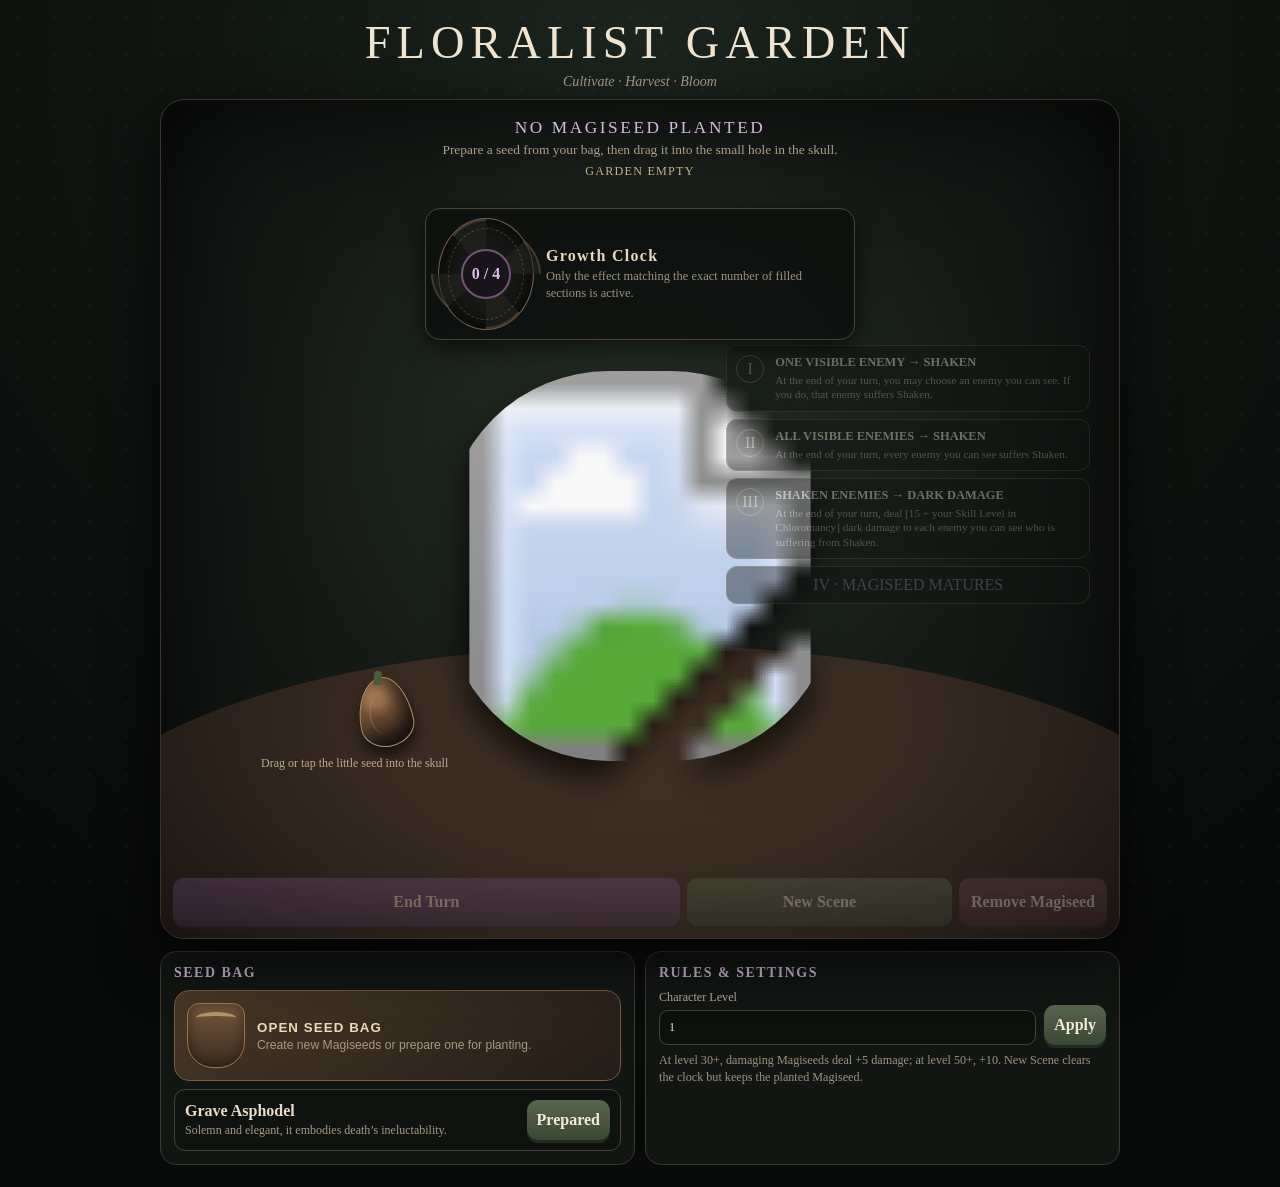
==== index.html @ 9d66f115 "Improve clock visibility, skull, seed and seed bag" ====
<!DOCTYPE html>
<html lang="en">
<head>
<meta charset="UTF-8">
<meta name="viewport" content="width=device-width,initial-scale=1,viewport-fit=cover">
<meta name="theme-color" content="#0b0e0c">
<title>Floralist Garden</title>
<link rel="stylesheet" href="style-v4.css">
</head>
<body>
<header><div class="title">FLORALIST GARDEN</div><div class="tag">Cultivate · Harvest · Bloom</div></header>
<main>
<section class="scene g0" id="scene">
<div class="scene-head"><div class="seed-name" id="seedName">No Magiseed Planted</div><div class="seed-desc" id="seedDesc">Choose a seed from your bag, then drag it into the skull.</div><div class="status" id="statusLine">Garden Empty</div></div>
<div class="clock-dock"><div class="mini-clock"><div class="seg" id="seg1"></div><div class="seg" id="seg2"></div><div class="seg" id="seg3"></div><div class="seg" id="seg4"></div><div class="clock-center" id="clockText">0 / 4</div></div><div class="clock-copy"><b>Growth Clock</b><span>Only the effect matching the exact number of filled sections is active.</span></div></div>
<div class="garden">
<div class="skull-stage"><img class="skull-img" src="assets/grave-asphodel-stage-0.svg" alt="Realistic cracked skull planter"><div class="hole-target" id="skullDrop" aria-label="Planting hole"><div class="hole-ring"></div></div><div class="plant"><div class="stem"></div><div class="leaf l1"></div><div class="leaf l2"></div><div class="bud"></div><div class="petal p1"></div><div class="petal p2"></div><div class="petal p3"></div><div class="petal p4"></div></div></div>
<div class="seed-token" id="seedToken" tabindex="0" aria-label="Prepared seed. Drag into skull to plant."></div><div class="drag-label" id="dragLabel">Drag or tap the little seed into the skull</div>
</div>
<div class="effects"><div class="effect" id="effect1"><div class="num">I</div><div><strong id="e1title"></strong><small id="e1text"></small></div></div><div class="effect" id="effect2"><div class="num">II</div><div><strong id="e2title"></strong><small id="e2text"></small></div></div><div class="effect" id="effect3"><div class="num">III</div><div><strong id="e3title"></strong><small id="e3text"></small></div></div><div class="mature" id="mature">IV · MAGISEED MATURES</div></div>
<div class="overgrowth"><div class="creep c1"></div><div class="creep c2"></div><div class="creep c3"></div></div><div class="wisps" id="wisps"></div><div class="notice" id="notice"><strong>MAGISEED MATURED</strong><div>The bloom leaves the garden and the Growth Clock is erased.</div></div>
<div class="controls"><button class="btn primary" id="endTurn" disabled>End Turn</button><button class="btn secondary" id="newScene" disabled>New Scene</button><button class="btn danger" id="removeSeed" disabled>Remove Magiseed</button></div>
</section>
<section class="panels">
<div class="panel"><h2>Seed Bag</h2><button class="bag-btn" id="openBag"><div class="bag-shape"></div><div><b>OPEN SEED BAG</b><span>Create new Magiseeds or prepare one for planting.</span></div></button><div class="seed-list" id="seedList"></div></div>
<div class="panel"><h2>Rules & Settings</h2><div class="settings"><label>Character Level<input id="charLevel" type="number" min="1" max="99" value="1"></label><button class="btn secondary mini" id="applyLevel">Apply</button></div><div class="note">At level 30+, damaging Magiseeds deal +5 damage; at level 50+, +10. New Scene clears the clock but keeps the planted Magiseed.</div></div>
</section>
</main>
<div class="modal" id="bagModal"><div class="modal-card"><h2>Seed Bag</h2><p>Create a Magiseed template. Its three effects correspond exactly to Growth Clock sections I, II and III.</p><div class="form"><label>Seed name<input id="newName" placeholder="e.g. Grave Asphodel"></label><label>Description<textarea id="newDesc" placeholder="Appearance, mood, lore..."></textarea></label><label>Effect I — 1 filled section<input id="newE1Title" placeholder="Short effect label"><textarea id="newE1" placeholder="Full effect text"></textarea></label><label>Effect II — 2 filled sections<input id="newE2Title" placeholder="Short effect label"><textarea id="newE2" placeholder="Full effect text"></textarea></label><label>Effect III — 3 filled sections<input id="newE3Title" placeholder="Short effect label"><textarea id="newE3" placeholder="Full effect text"></textarea></label></div><div class="modal-actions"><button class="btn primary" id="saveSeed">Add to Bag</button><button class="btn secondary" id="closeBag">Close</button></div></div></div>
<script src="app-v4.js"></script>
</body>
</html>
---- style-v4.css ----
:root{--ink:#eee4cf;--muted:#ad9f89;--panel:rgba(19,23,20,.94);--line:#534636;--purple:#8f5aa8;--purple2:#d29be6;--green:#40513c;--gold:#a48657}*{box-sizing:border-box;-webkit-tap-highlight-color:transparent}html,body{margin:0;min-height:100%;background:#090c0a;color:var(--ink);font-family:Georgia,"Times New Roman",serif}body{background:radial-gradient(circle at 50% 3%,#1a241d,#101511 34%,#080a09 82%);overflow-x:hidden}body:before{content:"";position:fixed;inset:0;pointer-events:none;opacity:.07;background-image:radial-gradient(#ded2bd 1px,transparent 1px);background-size:36px 36px}header{text-align:center;padding:calc(16px + env(safe-area-inset-top)) 12px 9px}.title{font-size:clamp(1.65rem,7vw,2.9rem);letter-spacing:.13em}.tag{font-size:.88rem;color:var(--muted);font-style:italic;margin-top:4px}main{width:min(980px,100%);margin:auto;padding:0 10px calc(22px + env(safe-area-inset-bottom))}.scene{position:relative;min-height:840px;overflow:hidden;border:1px solid #3d3329;border-radius:24px;background:radial-gradient(circle at 50% 40%,#263027,#151a16 50%,#0b0e0c 100%);box-shadow:0 20px 55px #000b,inset 0 0 120px #000b}.scene:after{content:"";position:absolute;left:-10%;right:-10%;bottom:-13%;height:48%;border-radius:50% 50% 0 0;background:radial-gradient(ellipse at 50% 18%,#49372a,#2d231c 50%,#17120f 78%);z-index:0}.scene-head{position:absolute;left:16px;right:16px;top:18px;text-align:center;z-index:12}.seed-name{font-size:1.08rem;letter-spacing:.15em;text-transform:uppercase;color:#d7b9e0}.seed-desc{font-size:.84rem;color:var(--muted);margin-top:4px}.status{margin-top:6px;color:#c8b18d;font-size:.76rem;letter-spacing:.1em;text-transform:uppercase}.clock-dock{position:absolute;top:108px;left:50%;transform:translateX(-50%);z-index:10;width:min(92%,430px);display:flex;align-items:center;justify-content:center;gap:12px;padding:9px 12px;border:1px solid #4e4235;border-radius:15px;background:#0d110fe8;box-shadow:0 8px 24px #0009}.mini-clock{width:112px;height:112px;border-radius:50%;position:relative;background:#171916;border:1px solid #756149;box-shadow:inset 0 0 24px #000}.mini-clock:after{content:"";position:absolute;inset:9px;border:1px dashed #9b805d66;border-radius:50%}.seg{position:absolute;inset:0;border-radius:50%;clip-path:polygon(50% 50%,0 0,50% 0);border:2px solid #6b5944;background:#272620;opacity:.58;transition:.3s}.seg:nth-child(2){transform:rotate(90deg)}.seg:nth-child(3){transform:rotate(180deg)}.seg:nth-child(4){transform:rotate(270deg)}.seg.done{background:radial-gradient(circle at 35% 25%,#a66abd,#40264a 72%);border-color:#c28bd1;opacity:1;box-shadow:inset 0 0 16px #ad75bd66}.clock-center{position:absolute;left:50%;top:50%;transform:translate(-50%,-50%);z-index:4;width:50px;height:50px;border-radius:50%;display:grid;place-items:center;background:#19131b;border:2px solid #715576;color:#ddbde7;font-weight:bold}.clock-copy{min-width:0}.clock-copy b{display:block;color:#e8d7bb;letter-spacing:.08em}.clock-copy span{display:block;color:#9f927f;font-size:.78rem;margin-top:3px;line-height:1.35}.garden{position:absolute;left:4%;right:4%;top:245px;height:430px;z-index:5}.skull-stage{position:absolute;left:50%;bottom:14px;transform:translateX(-50%);width:min(78vw,390px);aspect-ratio:1;z-index:4}.skull-img{width:100%;height:100%;object-fit:contain;display:block;filter:drop-shadow(0 18px 18px #000c);border-radius:42%;mix-blend-mode:screen;opacity:.97}.hole-target{position:absolute;left:43%;top:26%;width:26%;height:21%;border-radius:50%;z-index:8;cursor:pointer}.hole-ring{position:absolute;inset:0;border-radius:50%;transition:.2s}.hole-target.hot .hole-ring{box-shadow:0 0 0 2px #c98cda99,0 0 30px #a664b6bb;background:#9e66b322}.plant{position:absolute;left:56%;top:20%;transform:translateX(-50%);width:170px;height:220px;z-index:7;pointer-events:none}.stem{position:absolute;left:50%;bottom:38px;transform:translateX(-50%);width:8px;height:0;border-radius:99px;background:linear-gradient(#5c7657,#2d412f);box-shadow:0 0 8px #8cb18033;transition:.45s}.leaf{position:absolute;width:54px;height:22px;border-radius:100% 0 100% 0;background:linear-gradient(#66815f,#3e583f);opacity:0;transition:.4s}.l1{left:24px;bottom:76px;transform:rotate(-28deg)}.l2{right:20px;bottom:98px;transform:scaleX(-1) rotate(-26deg)}.bud{position:absolute;left:50%;bottom:116px;transform:translateX(-50%) scale(.3);width:38px;height:48px;border-radius:50% 50% 45% 45%;background:radial-gradient(circle at 35% 35%,#bc8fc4,#6a406e 62%,#39223e);border:1px solid #b684c1;opacity:0;transition:.4s}.petal{position:absolute;width:42px;height:72px;border-radius:80% 20% 80% 20%;background:linear-gradient(#cba7d1,#794a82 72%,#3c2442);border:1px solid #d7b7de;opacity:0;transition:.4s}.p1{left:64px;bottom:112px;transform:rotate(-8deg)}.p2{left:38px;bottom:108px;transform:rotate(-42deg)}.p3{right:34px;bottom:108px;transform:scaleX(-1) rotate(-42deg)}.p4{left:67px;bottom:101px;transform:rotate(88deg)}.g1 .stem{height:42px}.g2 .stem{height:86px}.g2 .leaf{opacity:1}.g3 .stem{height:104px}.g3 .leaf,.g3 .bud{opacity:1}.g3 .bud{transform:translateX(-50%) scale(1)}.g4 .stem{height:108px}.g4 .leaf,.g4 .bud,.g4 .petal{opacity:1}.g4 .bud{transform:translateX(-50%) scale(.78)}.seed-token{position:absolute;left:18%;bottom:28px;z-index:12;width:54px;height:70px;cursor:grab;touch-action:none;transform:rotate(-12deg);border-radius:55% 45% 52% 48% / 68% 68% 32% 32%;background:radial-gradient(circle at 38% 28%,#9a714f 0 10%,#62452f 34%,#32241d 72%,#1a1411 100%);border:1px solid #b18b66;box-shadow:inset -7px -9px 12px #0006,inset 6px 5px 8px #e1bb7a22,0 8px 14px #0009}.seed-token:before{content:"";position:absolute;left:10px;right:10px;top:13px;bottom:12px;border-radius:50%;border-left:2px solid #b68d6555;transform:rotate(10deg)}.seed-token:after{content:"";position:absolute;left:22px;top:-8px;width:8px;height:14px;border-radius:8px 8px 2px 2px;background:#4b5a37;transform:rotate(16deg)}.seed-token.hidden{display:none}.seed-token.held{box-shadow:0 0 28px #b878ccaa,inset -7px -9px 12px #0006}.drag-label{position:absolute;left:7%;bottom:4px;z-index:12;font-size:.75rem;color:#c0aa8d}.drag-label.hidden{display:none}.effects{position:absolute;right:3%;top:245px;width:38%;z-index:9;display:grid;gap:7px}.effect{padding:9px;border:1px solid #4b4034;border-radius:11px;background:#101411e8;display:grid;grid-template-columns:31px 1fr;gap:8px;opacity:.42;transition:.3s}.effect.active{opacity:1;border-color:#9769a0;background:linear-gradient(135deg,#251a28,#101411);box-shadow:0 0 17px #8f5b9c35}.num{width:28px;height:28px;border-radius:50%;display:grid;place-items:center;border:1px solid #736049;color:#ad9b83}.effect.active .num{background:#3c2744;border-color:#c68bd4;color:#edc9f5}.effect strong{display:block;font-size:.78rem;color:#e7ddcb}.effect small{display:block;font-size:.7rem;color:#a79a87;margin-top:3px;line-height:1.28}.mature{padding:9px;text-align:center;border:1px solid #4b4034;border-radius:11px;background:#101411e8;color:#7f7079;opacity:.45}.mature.active{opacity:1;color:#e1b9eb;border-color:#a470ae}.overgrowth{position:absolute;inset:0;z-index:6;pointer-events:none}.creep{position:absolute;opacity:0;transition:.55s}.c1{left:-10px;bottom:0;width:42%;height:48%;background:radial-gradient(circle at 10% 80%,#526547 0 12px,transparent 13px),radial-gradient(circle at 30% 62%,#5e7252 0 11px,transparent 12px),radial-gradient(circle at 44% 42%,#485b43 0 12px,transparent 13px),linear-gradient(66deg,transparent 49%,#40513c 50% 51%,transparent 52%)}.c2{right:-10px;bottom:0;width:40%;height:50%;background:radial-gradient(circle at 84% 78%,#526547 0 12px,transparent 13px),radial-gradient(circle at 64% 58%,#5e7252 0 11px,transparent 12px),radial-gradient(circle at 52% 38%,#485b43 0 12px,transparent 13px),linear-gradient(294deg,transparent 49%,#40513c 50% 51%,transparent 52%)}.c3{left:0;right:0;top:0;height:24%;background:linear-gradient(#22302599,transparent),radial-gradient(circle at 14% 78%,#4c6048 0 10px,transparent 11px),radial-gradient(circle at 82% 68%,#526648 0 11px,transparent 12px)}.g1 .c1{opacity:.16}.g2 .c1,.g2 .c2{opacity:.34}.g3 .c1,.g3 .c2{opacity:.58}.g3 .c3{opacity:.18}.g4 .creep{opacity:.78}.wisps{position:absolute;inset:0;z-index:14;pointer-events:none}.wisp{position:absolute;width:13px;height:13px;border-radius:50%;background:radial-gradient(circle,#f0c9fc 0 17%,#a96ec1 36%,transparent 72%);animation:wisp 1.6s ease-out forwards}.wisp:after{content:"";position:absolute;left:5px;top:9px;width:4px;height:24px;border-radius:99px;background:linear-gradient(#c286d7aa,transparent)}@keyframes wisp{0%{opacity:0;transform:translate(0,0) scale(.4)}18%{opacity:1}100%{opacity:0;transform:translate(var(--dx),var(--dy)) scale(1.35)}}.controls{position:absolute;left:12px;right:12px;bottom:12px;z-index:18;display:flex;gap:7px;flex-wrap:wrap}.btn{border:0;border-radius:11px;min-height:48px;padding:11px 12px;font:inherit;font-weight:bold;color:#f3ead8;background:linear-gradient(#58664f,#394736);box-shadow:0 3px 0 #222b20;cursor:pointer}.btn.primary{flex:2;background:linear-gradient(#704e7d,#4c3455);box-shadow:0 3px 0 #2e2033}.btn.secondary{flex:1}.btn.danger{background:linear-gradient(#66464c,#432e33)}.btn:disabled{opacity:.35;cursor:not-allowed}.notice{position:absolute;left:50%;top:52%;transform:translate(-50%,-50%) scale(.95);z-index:30;padding:18px 22px;border:1px solid #a06db0;border-radius:15px;background:#120f14f2;text-align:center;color:#edcbf5;opacity:0;pointer-events:none;transition:.3s;box-shadow:0 0 36px #905e9f55}.notice.show{opacity:1;transform:translate(-50%,-50%) scale(1)}.notice strong{letter-spacing:.12em}.panels{display:grid;grid-template-columns:1fr 1fr;gap:10px;margin-top:12px}.panel{background:var(--panel);border:1px solid #40372e;border-radius:16px;padding:13px}.panel h2{margin:0 0 9px;color:#cdb4d4;font-size:.87rem;text-transform:uppercase;letter-spacing:.11em}.seed-list{display:grid;gap:7px;margin-top:8px}.seed-card{padding:10px;border:1px solid #4a4035;border-radius:11px;background:#0f1310;display:grid;grid-template-columns:1fr auto;gap:8px;align-items:center}.seed-card strong{display:block;color:#e9ddca}.seed-card small{display:block;color:#a89a84;font-size:.75rem;margin-top:3px}.mini{min-height:40px;padding:8px 10px}.bag-btn{width:100%;display:flex;align-items:center;gap:12px;padding:12px;background:linear-gradient(145deg,#473728,#241d17);border:1px solid #765b3d;border-radius:15px;color:#ead9bb;cursor:pointer;text-align:left}.bag-shape{width:58px;height:65px;border-radius:12px 12px 26px 26px;background:linear-gradient(#76583b,#392b20);border:1px solid #9a744e;position:relative;box-shadow:inset 0 0 12px #0007}.bag-shape:before{content:"";position:absolute;left:8px;right:8px;top:8px;height:8px;border-top:4px solid #b39468;border-radius:50%}.bag-btn b{display:block;letter-spacing:.08em}.bag-btn span{display:block;color:#a99880;font-size:.76rem;margin-top:3px}.note{font-size:.76rem;color:#9f917c;line-height:1.4;margin-top:7px}.settings{display:grid;grid-template-columns:1fr auto;gap:8px;align-items:end}.settings label{font-size:.76rem;color:#b8aa94}.settings input{width:100%;margin-top:5px;padding:9px;border:1px solid #4c4136;border-radius:9px;background:#0d110e;color:#eee4d0;font:inherit}.modal{position:fixed;inset:0;z-index:100;background:#000c;display:none;align-items:center;justify-content:center;padding:18px}.modal.open{display:flex}.modal-card{width:min(560px,100%);max-height:90vh;overflow:auto;background:#141915;border:1px solid #695643;border-radius:17px;padding:16px;box-shadow:0 20px 60px #000}.modal-card h2{margin:0 0 5px;color:#ddbee5}.modal-card p{margin:0 0 12px;color:#a99a85;font-size:.82rem}.form{display:grid;gap:9px}.form label{font-size:.76rem;color:#c3b39a}.form input,.form textarea{width:100%;margin-top:4px;padding:10px;border:1px solid #4d4237;border-radius:9px;background:#0c100d;color:#eee4d0;font:inherit}.form textarea{min-height:70px;resize:vertical}.modal-actions{display:flex;gap:8px;margin-top:11px}@media(max-width:760px){.scene{min-height:1080px}.clock-dock{top:118px}.garden{top:285px;height:500px}.effects{left:5%;right:5%;top:690px;width:auto}.skull-stage{width:min(92vw,390px)}.seed-token{left:16%;bottom:72px}.drag-label{left:6%;bottom:48px}.panels{grid-template-columns:1fr}}@media(max-width:440px){.clock-dock{width:94%;justify-content:flex-start}.mini-clock{width:98px;height:98px;flex:0 0 98px}.scene{min-height:1120px}.garden{top:280px}.effects{top:690px}.effect small{font-size:.68rem}.controls .btn{font-size:.84rem}.seed-token{left:18%;width:48px;height:62px}}
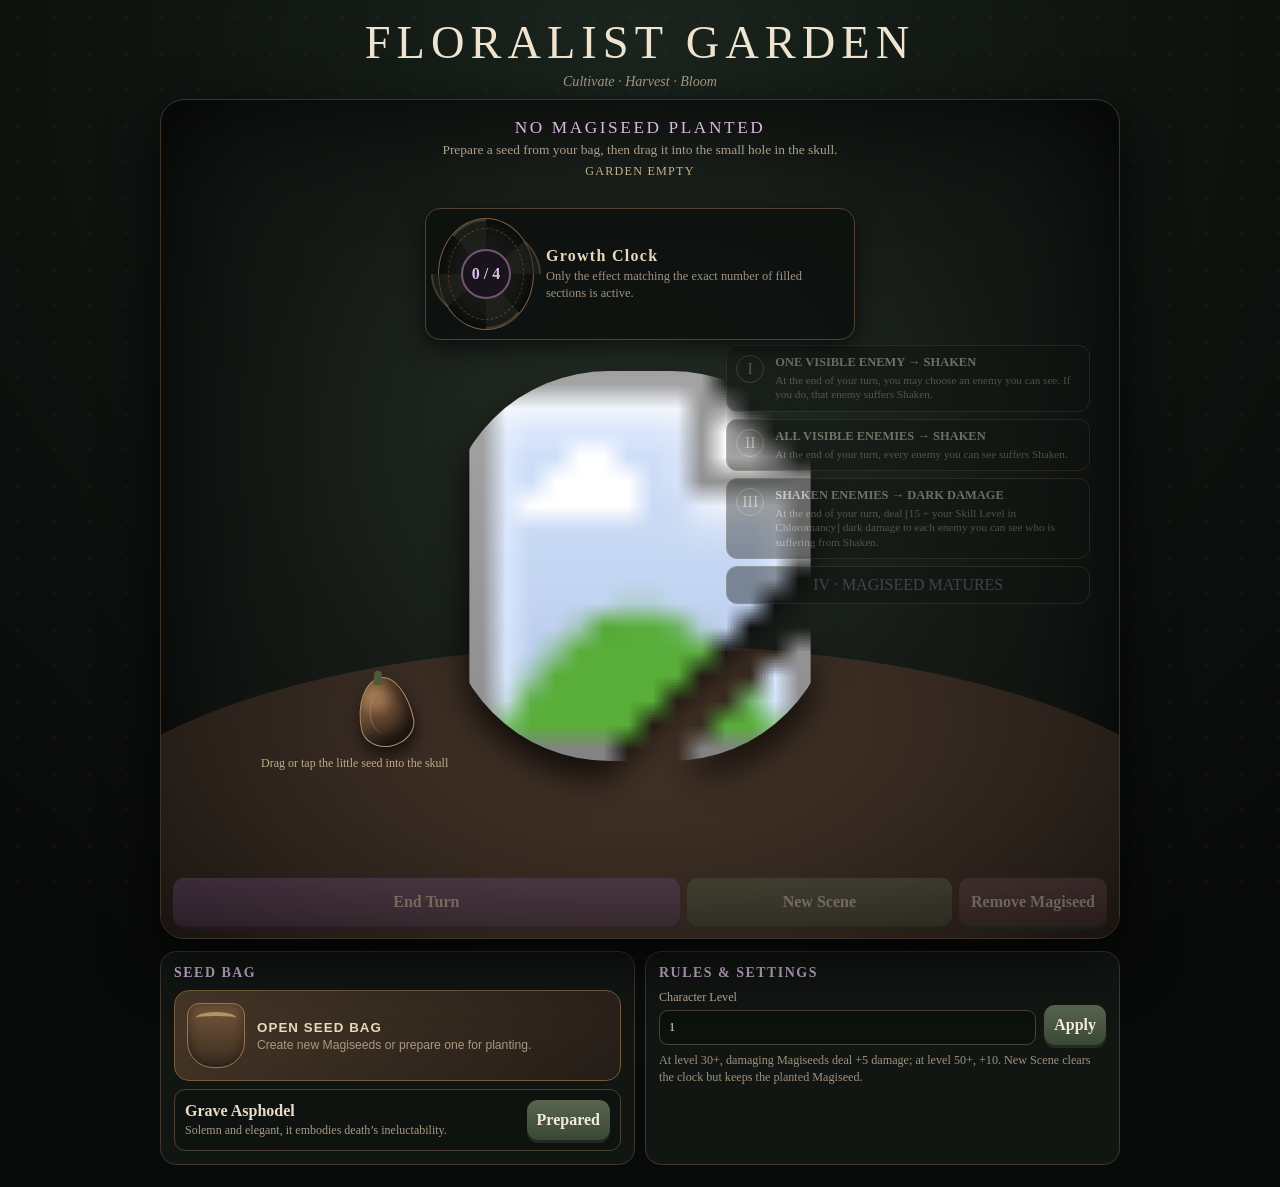
==== commit 31a5d869: "Restore visible skull planter" ====
--- a/index.html
+++ b/index.html
@@ -6,6 +6,9 @@
 <meta name="theme-color" content="#0b0e0c">
 <title>Floralist Garden</title>
 <link rel="stylesheet" href="style-v4.css">
+<style>
+.skull-img{mix-blend-mode:normal!important;opacity:1!important;visibility:visible!important;display:block!important;filter:drop-shadow(0 18px 18px #000c)!important;}
+</style>
 </head>
 <body>
 <header><div class="title">FLORALIST GARDEN</div><div class="tag">Cultivate · Harvest · Bloom</div></header>
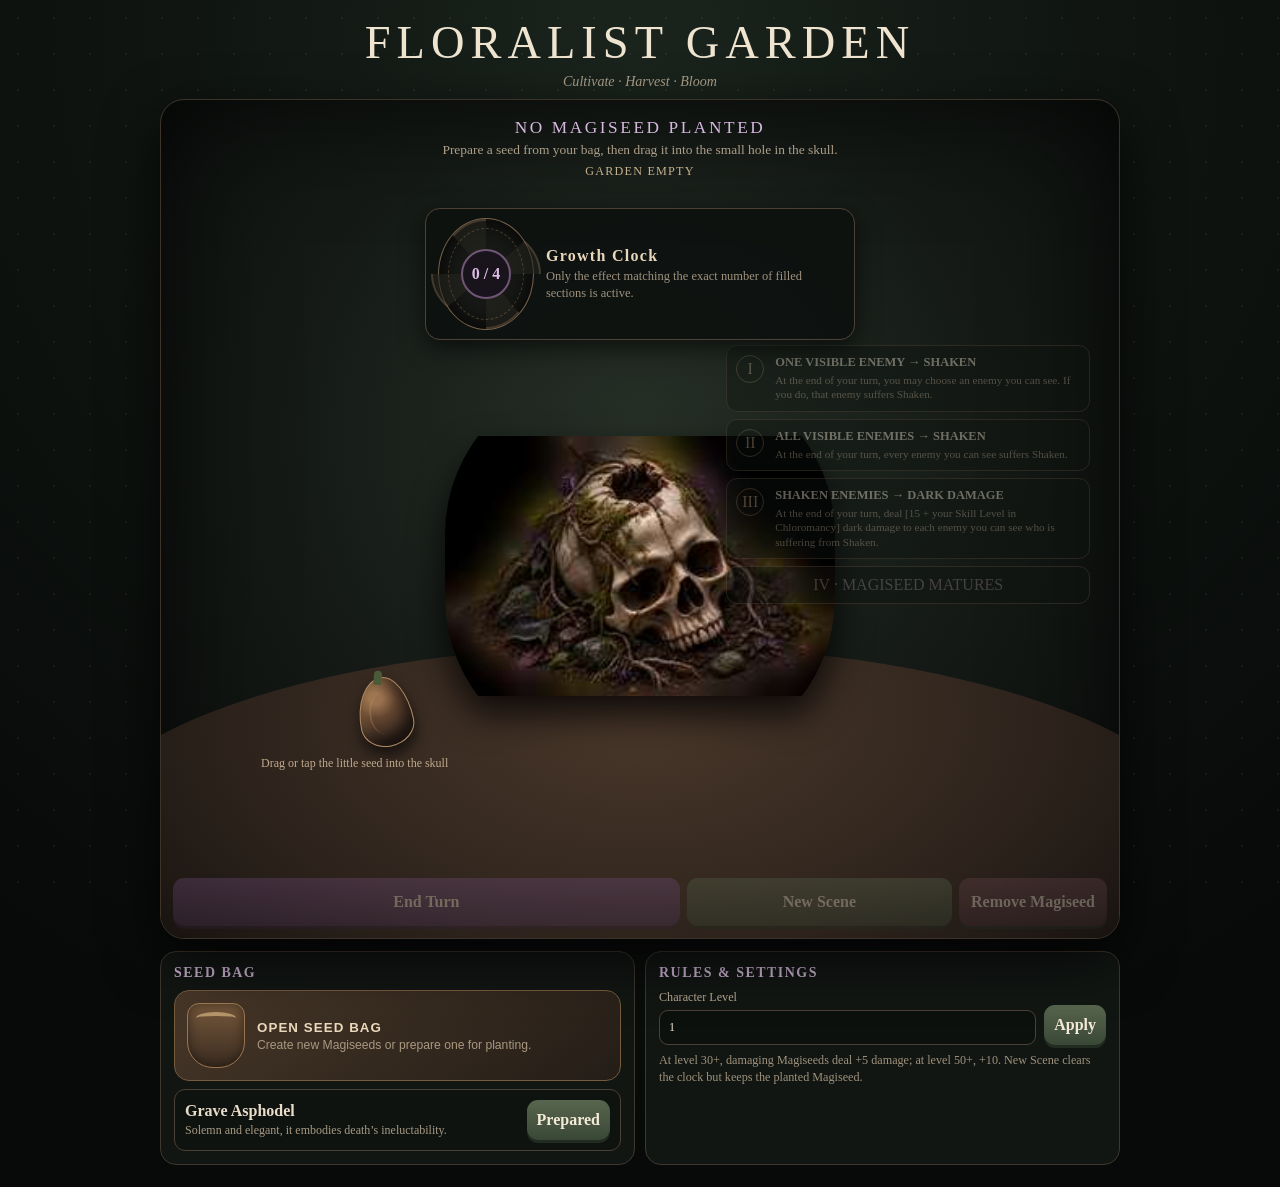
==== commit 1e30de95: "Embed approved realistic skull directly in garden page" ====
--- a/index.html
+++ b/index.html
@@ -17,7 +17,7 @@
 <div class="scene-head"><div class="seed-name" id="seedName">No Magiseed Planted</div><div class="seed-desc" id="seedDesc">Choose a seed from your bag, then drag it into the skull.</div><div class="status" id="statusLine">Garden Empty</div></div>
 <div class="clock-dock"><div class="mini-clock"><div class="seg" id="seg1"></div><div class="seg" id="seg2"></div><div class="seg" id="seg3"></div><div class="seg" id="seg4"></div><div class="clock-center" id="clockText">0 / 4</div></div><div class="clock-copy"><b>Growth Clock</b><span>Only the effect matching the exact number of filled sections is active.</span></div></div>
 <div class="garden">
-<div class="skull-stage"><img class="skull-img" src="assets/grave-asphodel-stage-0.svg" alt="Realistic cracked skull planter"><div class="hole-target" id="skullDrop" aria-label="Planting hole"><div class="hole-ring"></div></div><div class="plant"><div class="stem"></div><div class="leaf l1"></div><div class="leaf l2"></div><div class="bud"></div><div class="petal p1"></div><div class="petal p2"></div><div class="petal p3"></div><div class="petal p4"></div></div></div>
+<div class="skull-stage"><img class="skull-img" src="[data-uri]" alt="Realistic cracked skull planter"><div class="hole-target" id="skullDrop" aria-label="Planting hole"><div class="hole-ring"></div></div><div class="plant"><div class="stem"></div><div class="leaf l1"></div><div class="leaf l2"></div><div class="bud"></div><div class="petal p1"></div><div class="petal p2"></div><div class="petal p3"></div><div class="petal p4"></div></div></div>
 <div class="seed-token" id="seedToken" tabindex="0" aria-label="Prepared seed. Drag into skull to plant."></div><div class="drag-label" id="dragLabel">Drag or tap the little seed into the skull</div>
 </div>
 <div class="effects"><div class="effect" id="effect1"><div class="num">I</div><div><strong id="e1title"></strong><small id="e1text"></small></div></div><div class="effect" id="effect2"><div class="num">II</div><div><strong id="e2title"></strong><small id="e2text"></small></div></div><div class="effect" id="effect3"><div class="num">III</div><div><strong id="e3title"></strong><small id="e3text"></small></div></div><div class="mature" id="mature">IV · MAGISEED MATURES</div></div>
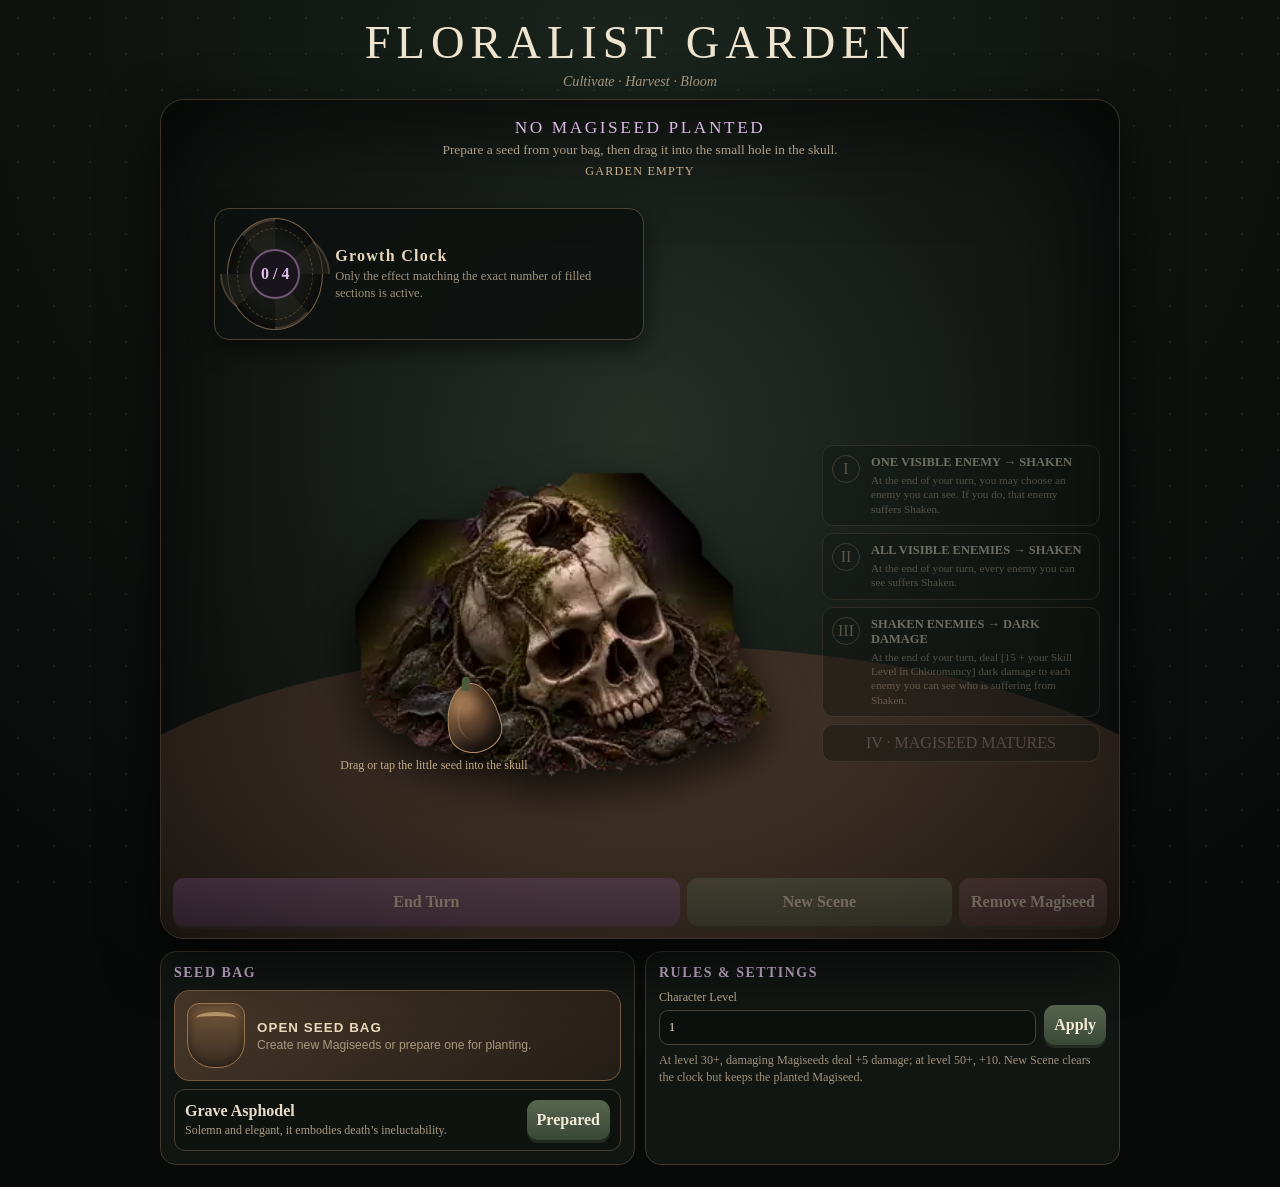
==== commit 2052e145: "Use transparent skull asset in page" ====
--- a/index.html
+++ b/index.html
@@ -17,7 +17,7 @@
 <div class="scene-head"><div class="seed-name" id="seedName">No Magiseed Planted</div><div class="seed-desc" id="seedDesc">Choose a seed from your bag, then drag it into the skull.</div><div class="status" id="statusLine">Garden Empty</div></div>
 <div class="clock-dock"><div class="mini-clock"><div class="seg" id="seg1"></div><div class="seg" id="seg2"></div><div class="seg" id="seg3"></div><div class="seg" id="seg4"></div><div class="clock-center" id="clockText">0 / 4</div></div><div class="clock-copy"><b>Growth Clock</b><span>Only the effect matching the exact number of filled sections is active.</span></div></div>
 <div class="garden">
-<div class="skull-stage"><img class="skull-img" src="[data-uri]" alt="Realistic cracked skull planter"><div class="hole-target" id="skullDrop" aria-label="Planting hole"><div class="hole-ring"></div></div><div class="plant"><div class="stem"></div><div class="leaf l1"></div><div class="leaf l2"></div><div class="bud"></div><div class="petal p1"></div><div class="petal p2"></div><div class="petal p3"></div><div class="petal p4"></div></div></div>
+<div class="skull-stage"><img class="skull-img" src="assets/skull-transparent.webp" alt="Realistic cracked skull planter"><div class="hole-target" id="skullDrop" aria-label="Planting hole"><div class="hole-ring"></div></div><div class="plant"><div class="stem"></div><div class="leaf l1"></div><div class="leaf l2"></div><div class="bud"></div><div class="petal p1"></div><div class="petal p2"></div><div class="petal p3"></div><div class="petal p4"></div></div></div>
 <div class="seed-token" id="seedToken" tabindex="0" aria-label="Prepared seed. Drag into skull to plant."></div><div class="drag-label" id="dragLabel">Drag or tap the little seed into the skull</div>
 </div>
 <div class="effects"><div class="effect" id="effect1"><div class="num">I</div><div><strong id="e1title"></strong><small id="e1text"></small></div></div><div class="effect" id="effect2"><div class="num">II</div><div><strong id="e2title"></strong><small id="e2text"></small></div></div><div class="effect" id="effect3"><div class="num">III</div><div><strong id="e3title"></strong><small id="e3text"></small></div></div><div class="mature" id="mature">IV · MAGISEED MATURES</div></div>
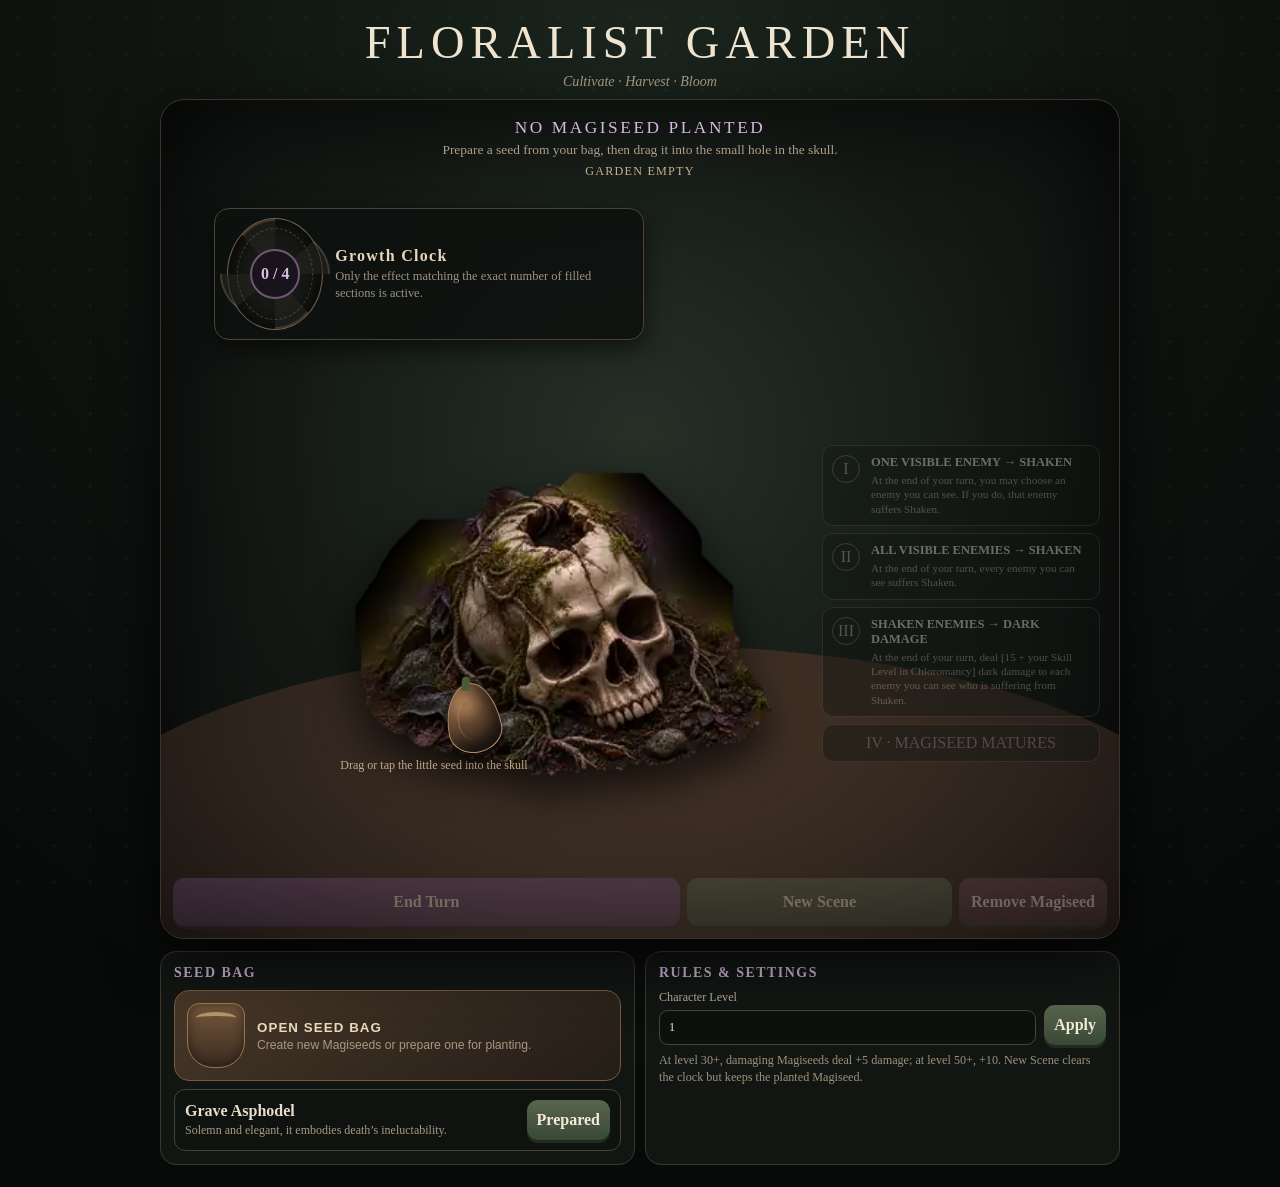
==== commit 6ad3a22d: "Load dedicated seed drag fix" ====
--- a/index.html
+++ b/index.html
@@ -31,5 +31,6 @@
 </main>
 <div class="modal" id="bagModal"><div class="modal-card"><h2>Seed Bag</h2><p>Create a Magiseed template. Its three effects correspond exactly to Growth Clock sections I, II and III.</p><div class="form"><label>Seed name<input id="newName" placeholder="e.g. Grave Asphodel"></label><label>Description<textarea id="newDesc" placeholder="Appearance, mood, lore..."></textarea></label><label>Effect I — 1 filled section<input id="newE1Title" placeholder="Short effect label"><textarea id="newE1" placeholder="Full effect text"></textarea></label><label>Effect II — 2 filled sections<input id="newE2Title" placeholder="Short effect label"><textarea id="newE2" placeholder="Full effect text"></textarea></label><label>Effect III — 3 filled sections<input id="newE3Title" placeholder="Short effect label"><textarea id="newE3" placeholder="Full effect text"></textarea></label></div><div class="modal-actions"><button class="btn primary" id="saveSeed">Add to Bag</button><button class="btn secondary" id="closeBag">Close</button></div></div></div>
 <script src="app-v4.js"></script>
+<script src="drag-fix.js"></script>
 </body>
 </html>
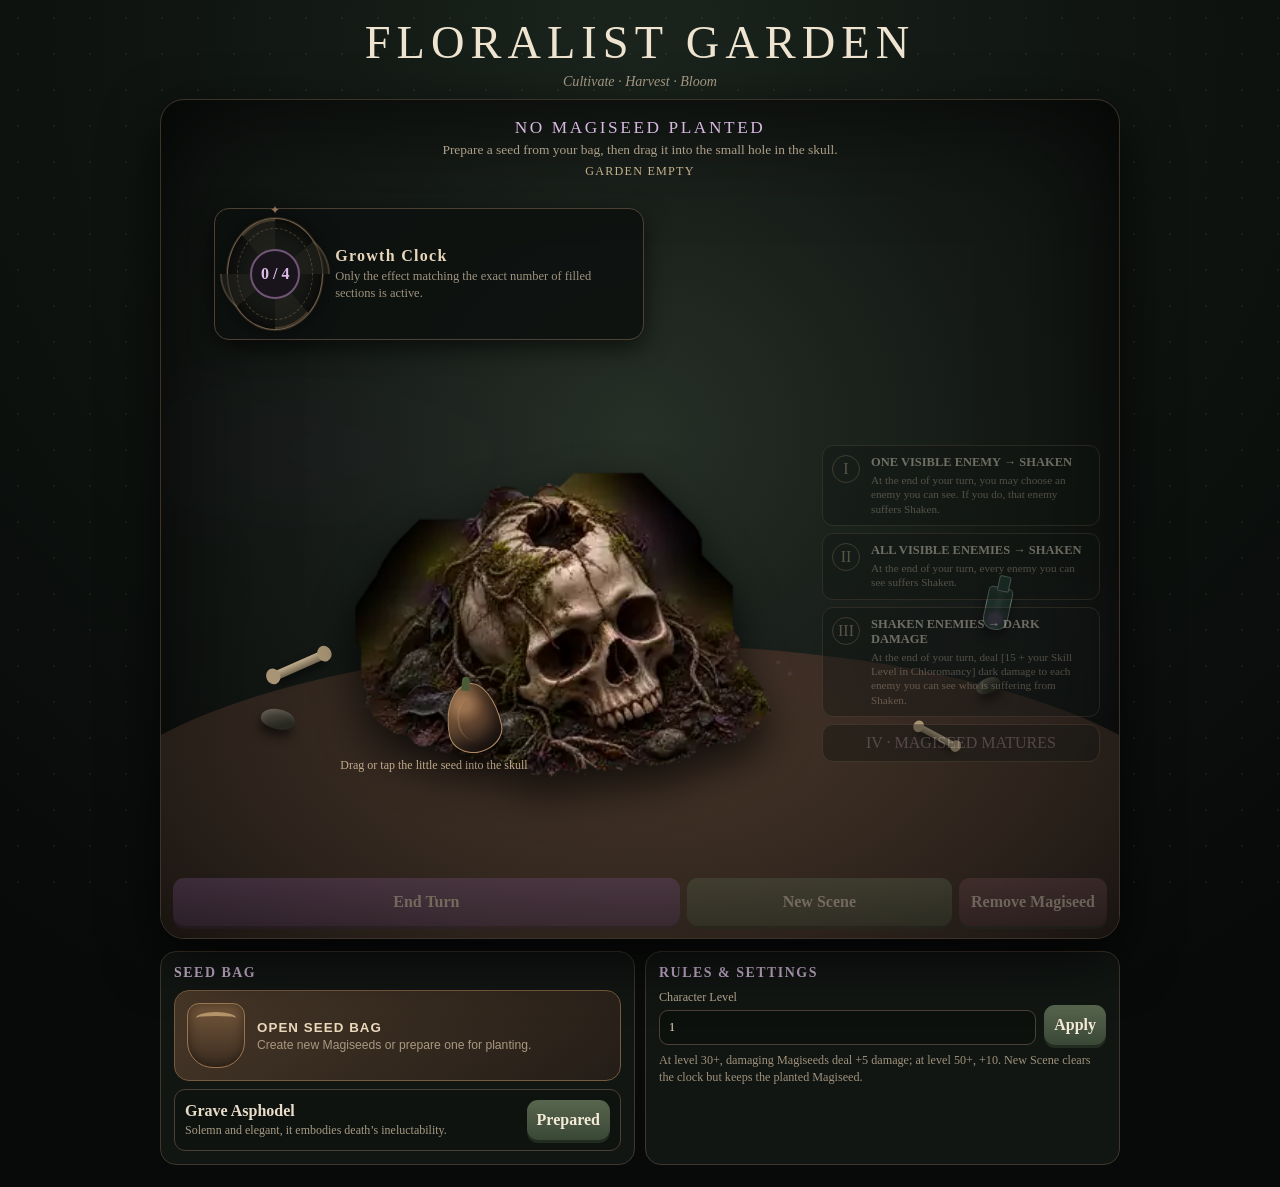
==== commit 6a651715: "Enable atmospheric garden visual effects" ====
--- a/index.html
+++ b/index.html
@@ -32,5 +32,6 @@
 <div class="modal" id="bagModal"><div class="modal-card"><h2>Seed Bag</h2><p>Create a Magiseed template. Its three effects correspond exactly to Growth Clock sections I, II and III.</p><div class="form"><label>Seed name<input id="newName" placeholder="e.g. Grave Asphodel"></label><label>Description<textarea id="newDesc" placeholder="Appearance, mood, lore..."></textarea></label><label>Effect I — 1 filled section<input id="newE1Title" placeholder="Short effect label"><textarea id="newE1" placeholder="Full effect text"></textarea></label><label>Effect II — 2 filled sections<input id="newE2Title" placeholder="Short effect label"><textarea id="newE2" placeholder="Full effect text"></textarea></label><label>Effect III — 3 filled sections<input id="newE3Title" placeholder="Short effect label"><textarea id="newE3" placeholder="Full effect text"></textarea></label></div><div class="modal-actions"><button class="btn primary" id="saveSeed">Add to Bag</button><button class="btn secondary" id="closeBag">Close</button></div></div></div>
 <script src="app-v4.js"></script>
 <script src="drag-fix.js"></script>
+<script src="visual-effects.js"></script>
 </body>
 </html>
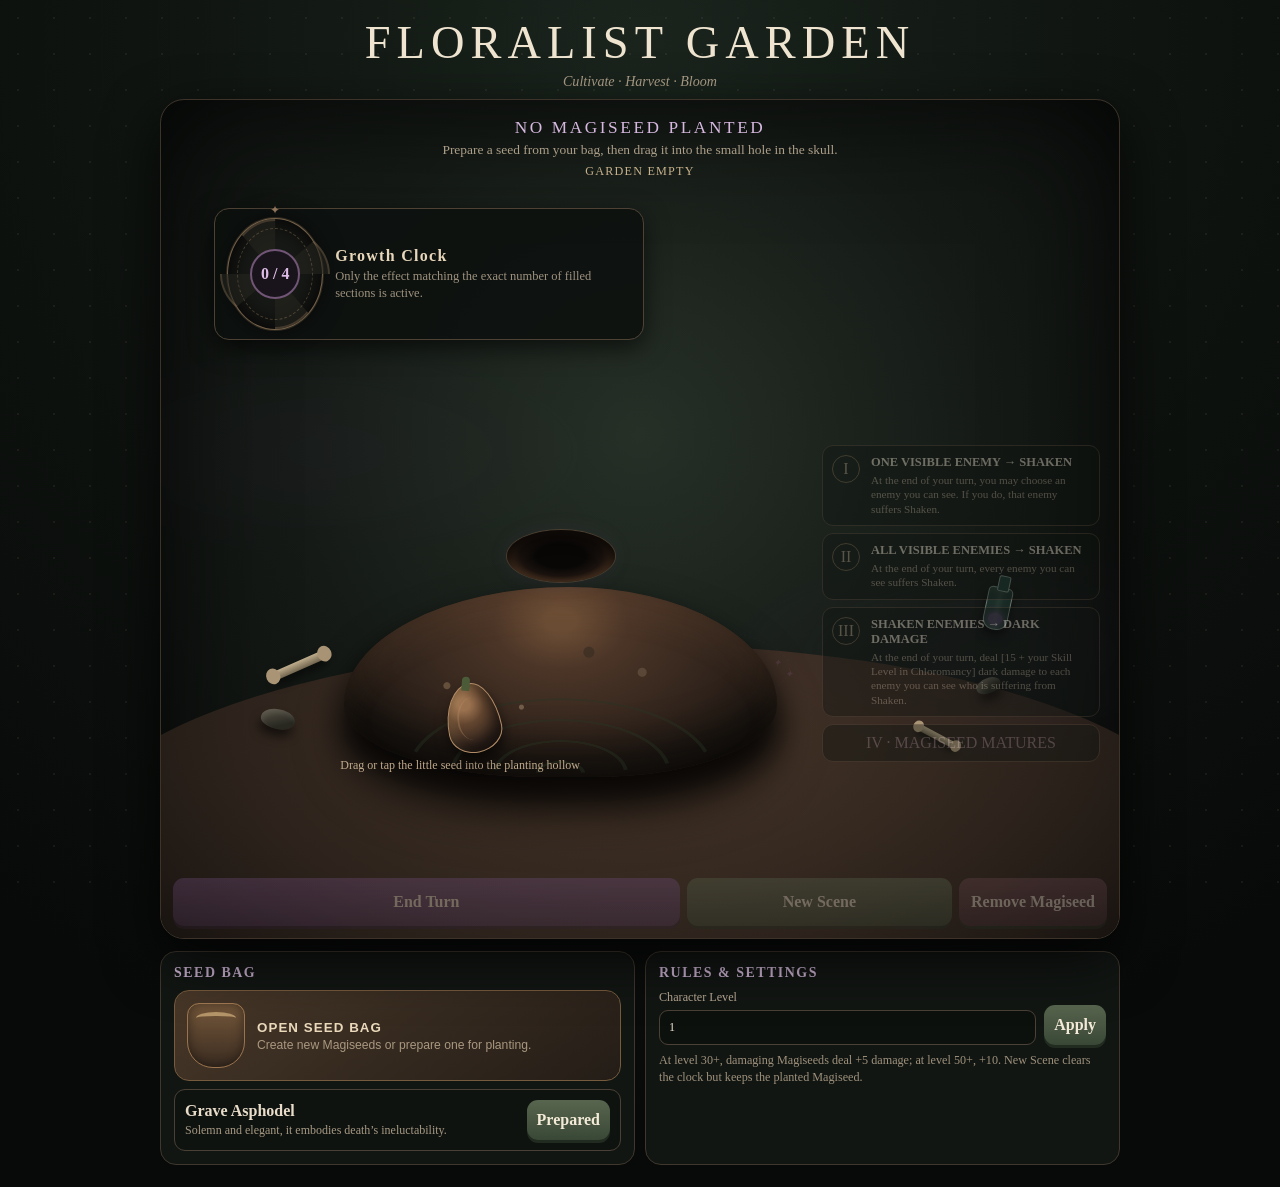
==== commit 229ecdd8: "Replace skull planter with earth mound" ====
--- a/index.html
+++ b/index.html
@@ -7,18 +7,28 @@
 <title>Floralist Garden</title>
 <link rel="stylesheet" href="style-v4.css">
 <style>
-.skull-img{mix-blend-mode:normal!important;opacity:1!important;visibility:visible!important;display:block!important;filter:drop-shadow(0 18px 18px #000c)!important;}
+.mound-stage{position:absolute;left:41%;bottom:-12px;transform:translateX(-50%);width:min(86vw,470px);height:300px;z-index:4;pointer-events:none}
+.earth-mound{position:absolute;left:4%;right:4%;bottom:10px;height:190px;border-radius:52% 48% 42% 45% / 62% 62% 38% 38%;background:radial-gradient(ellipse at 50% 18%,#6a4c34 0 5%,#4b3527 22%,#31241c 55%,#1b1511 82%);box-shadow:inset 0 22px 28px #8a62421f,inset 0 -30px 35px #080706aa,0 24px 28px #000a;filter:drop-shadow(0 16px 18px #0009)}
+.earth-mound:before{content:"";position:absolute;inset:15% 9% 14%;border-radius:50%;background:radial-gradient(circle at 18% 52%,#776047 0 3px,transparent 4px),radial-gradient(circle at 73% 42%,#65513f 0 4px,transparent 5px),radial-gradient(circle at 39% 68%,#88705a 0 2px,transparent 3px),radial-gradient(circle at 58% 27%,#3b2d23 0 5px,transparent 6px);opacity:.72}
+.earth-mound:after{content:"";position:absolute;left:12%;right:12%;bottom:2%;height:42%;border-radius:50%;background:repeating-radial-gradient(ellipse at 50% 100%,transparent 0 20px,#273322 21px 24px,transparent 25px 43px);opacity:.42}
+.planting-hollow{position:absolute;left:50%;top:43px;transform:translateX(-50%);width:108px;height:52px;border-radius:50%;background:radial-gradient(ellipse,#080706 0 32%,#1a120e 54%,#47301f 72%,#6f4b31 78%,transparent 80%);box-shadow:inset 0 9px 13px #000d,0 0 0 1px #86604466,0 0 22px #85549d18}
+.hole-target{position:absolute!important;left:50%!important;top:35px!important;transform:translateX(-50%);width:132px!important;height:76px!important;border-radius:50%!important;z-index:8;cursor:pointer;pointer-events:auto}
+.hole-ring{position:absolute;inset:4px;border-radius:50%;transition:.2s}
+.hole-target.hot .hole-ring{box-shadow:0 0 0 2px #c98cda99,0 0 34px #a664b6bb;background:#9e66b31f}
+.plant{left:50%!important;top:2px!important}
+@media(min-width:761px){.clock-dock{left:28%!important;transform:translateX(-50%)!important}.effects{right:2%!important;left:auto!important;top:345px!important;width:29%!important}}
+@media(max-width:760px){.mound-stage{left:50%;width:min(96vw,450px);height:285px;bottom:-6px}.earth-mound{height:170px}.planting-hollow{top:48px}.hole-target{top:40px!important}.effects{left:5%!important;right:5%!important;top:690px!important;width:auto!important}}
 </style>
 </head>
 <body>
 <header><div class="title">FLORALIST GARDEN</div><div class="tag">Cultivate · Harvest · Bloom</div></header>
 <main>
 <section class="scene g0" id="scene">
-<div class="scene-head"><div class="seed-name" id="seedName">No Magiseed Planted</div><div class="seed-desc" id="seedDesc">Choose a seed from your bag, then drag it into the skull.</div><div class="status" id="statusLine">Garden Empty</div></div>
+<div class="scene-head"><div class="seed-name" id="seedName">No Magiseed Planted</div><div class="seed-desc" id="seedDesc">Choose a seed from your bag, then plant it in the earth.</div><div class="status" id="statusLine">Garden Empty</div></div>
 <div class="clock-dock"><div class="mini-clock"><div class="seg" id="seg1"></div><div class="seg" id="seg2"></div><div class="seg" id="seg3"></div><div class="seg" id="seg4"></div><div class="clock-center" id="clockText">0 / 4</div></div><div class="clock-copy"><b>Growth Clock</b><span>Only the effect matching the exact number of filled sections is active.</span></div></div>
 <div class="garden">
-<div class="skull-stage"><img class="skull-img" src="assets/skull-transparent.webp" alt="Realistic cracked skull planter"><div class="hole-target" id="skullDrop" aria-label="Planting hole"><div class="hole-ring"></div></div><div class="plant"><div class="stem"></div><div class="leaf l1"></div><div class="leaf l2"></div><div class="bud"></div><div class="petal p1"></div><div class="petal p2"></div><div class="petal p3"></div><div class="petal p4"></div></div></div>
-<div class="seed-token" id="seedToken" tabindex="0" aria-label="Prepared seed. Drag into skull to plant."></div><div class="drag-label" id="dragLabel">Drag or tap the little seed into the skull</div>
+<div class="mound-stage"><div class="earth-mound"></div><div class="planting-hollow"></div><div class="hole-target" id="skullDrop" aria-label="Planting hollow"><div class="hole-ring"></div></div><div class="plant"><div class="stem"></div><div class="leaf l1"></div><div class="leaf l2"></div><div class="bud"></div><div class="petal p1"></div><div class="petal p2"></div><div class="petal p3"></div><div class="petal p4"></div></div></div>
+<div class="seed-token" id="seedToken" tabindex="0" aria-label="Prepared seed. Drag into the earth to plant."></div><div class="drag-label" id="dragLabel">Drag or tap the little seed into the planting hollow</div>
 </div>
 <div class="effects"><div class="effect" id="effect1"><div class="num">I</div><div><strong id="e1title"></strong><small id="e1text"></small></div></div><div class="effect" id="effect2"><div class="num">II</div><div><strong id="e2title"></strong><small id="e2text"></small></div></div><div class="effect" id="effect3"><div class="num">III</div><div><strong id="e3title"></strong><small id="e3text"></small></div></div><div class="mature" id="mature">IV · MAGISEED MATURES</div></div>
 <div class="overgrowth"><div class="creep c1"></div><div class="creep c2"></div><div class="creep c3"></div></div><div class="wisps" id="wisps"></div><div class="notice" id="notice"><strong>MAGISEED MATURED</strong><div>The bloom leaves the garden and the Growth Clock is erased.</div></div>
@@ -33,5 +43,6 @@
 <script src="app-v4.js"></script>
 <script src="drag-fix.js"></script>
 <script src="visual-effects.js"></script>
+<script src="mound-fix.js"></script>
 </body>
 </html>
